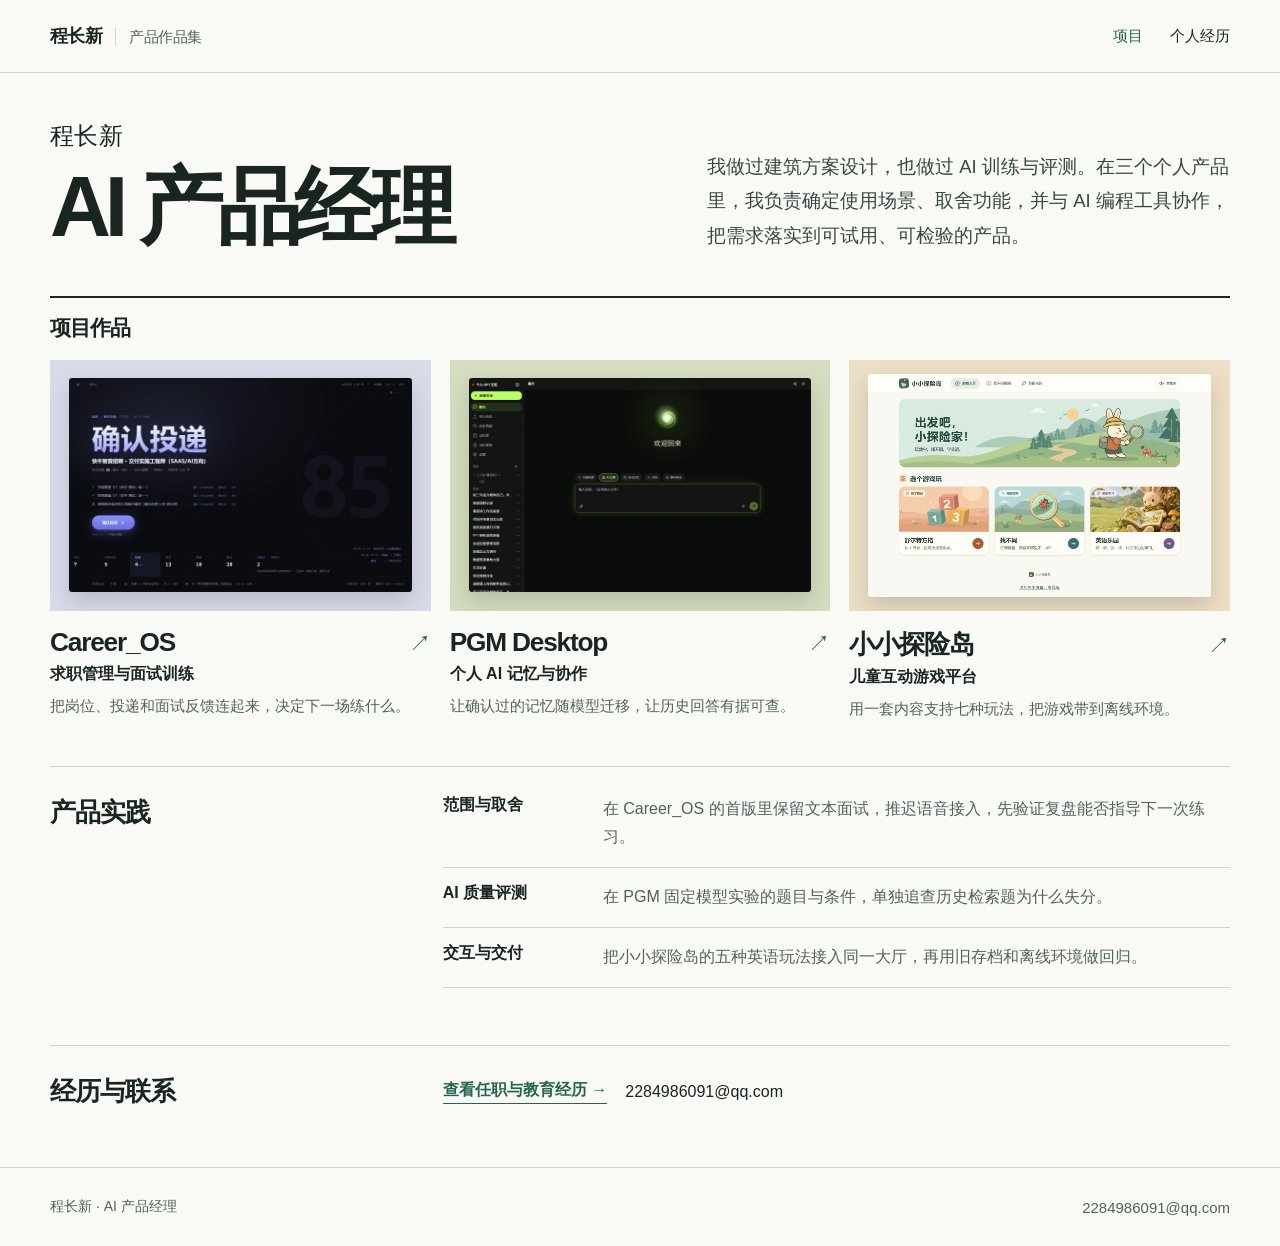
==== index.html @ 12a124f6 "Publish three evidence-based AI product cases" ====
<!doctype html><html lang="zh-CN"><head><meta charset="utf-8"><meta name="viewport" content="width=device-width,initial-scale=1"><meta name="description" content="我做过建筑方案设计，也做过 AI 训练与评测。在三个个人产品里，我负责确定使用场景、取舍功能，并与 AI 编程工具协作，把需求落实到可试用、可检验的产品。"><meta name="theme-color" content="#f9faf6"><title>AI 产品经理作品集 · 程长新</title><link rel="icon" href="data:,"><link rel="stylesheet" href="site.css"><script defer src="site.js"></script></head><body><a class="sr skip" href="#main">跳到正文</a><header class="mast"><div class="wrap head"><a class="brand" href="index.html">程长新<span>产品作品集</span></a><nav class="nav" aria-label="主导航"><a href="index.html#projects" aria-current="page">项目</a><a href="about.html">个人经历</a></nav></div></header><main id="main" class="wrap"><section class="intro"><h1><span>程长新</span>AI 产品经理</h1><p>我做过建筑方案设计，也做过 AI 训练与评测。在三个个人产品里，我负责确定使用场景、取舍功能，并与 AI 编程工具协作，把需求落实到可试用、可检验的产品。</p></section><section id="projects"><div class="collectionHead"><h2>项目作品</h2></div><div class="cards"><a class="card" href="career.html"><div class="cover career"><img src="assets/career-earlier.webp" alt="有待办时的首页" width="1440" height="900"></div><div class="cardTitle"><h3>Career_OS</h3><span aria-hidden="true" class="arrow">↗</span></div><strong class="sub">求职管理与面试训练</strong><p>把岗位、投递和面试反馈连起来，决定下一场练什么。</p></a><a class="card" href="memory.html"><div class="cover memory"><img src="assets/memory-home.webp" alt="桌面聊天" width="1440" height="900"></div><div class="cardTitle"><h3>PGM Desktop</h3><span aria-hidden="true" class="arrow">↗</span></div><strong class="sub">个人 AI 记忆与协作</strong><p>让确认过的记忆随模型迁移，让历史回答有据可查。</p></a><a class="card" href="garden.html"><div class="cover garden"><img src="assets/garden-home.webp" alt="游戏大厅" width="1366" height="888"></div><div class="cardTitle"><h3>小小探险岛</h3><span aria-hidden="true" class="arrow">↗</span></div><strong class="sub">儿童互动游戏平台</strong><p>用一套内容支持七种玩法，把游戏带到离线环境。</p></a></div></section><section class="splitSection"><h2>产品实践</h2><div class="caps"><div><b>范围与取舍</b><p>在 Career_OS 的首版里保留文本面试，推迟语音接入，先验证复盘能否指导下一次练习。</p></div><div><b>AI 质量评测</b><p>在 PGM 固定模型实验的题目与条件，单独追查历史检索题为什么失分。</p></div><div><b>交互与交付</b><p>把小小探险岛的五种英语玩法接入同一大厅，再用旧存档和离线环境做回归。</p></div></div></section><section class="splitSection"><h2>经历与联系</h2><div class="contactrow"><a href="about.html" class="textlink">查看任职与教育经历 →</a><a href="mailto:2284986091@qq.com">2284986091@qq.com</a></div></section></main><footer><div class="wrap"><span>程长新 · AI 产品经理</span><a href="mailto:2284986091@qq.com">2284986091@qq.com</a></div></footer><dialog id="lightbox" aria-labelledby="zoom-title"><div class="lighthead"><b id="zoom-title"></b><div class="lightactions"><button type="button" data-size aria-pressed="false">原始尺寸</button><button type="button" data-close>关闭 ×</button></div></div><div class="lightbody"><img class="lightimage" alt=""></div></dialog></body></html>
---- site.css ----
:root{--ink:#192521;--muted:#52625b;--paper:#f9faf6;--line:#ced4cb;--accent:#24654e;--pale:#e7efe3;--wrap:1180px;font-family:Inter,"Segoe UI","Microsoft YaHei","PingFang SC",sans-serif;color:var(--ink);background:var(--paper);font-size:16px}*{box-sizing:border-box}body{margin:0}a{color:inherit;text-decoration:none}a:hover{color:var(--accent)}button,summary{font:inherit;color:inherit;cursor:pointer}button{background:transparent;border:0}img{display:block;max-width:100%}h1,h2,h3,p,figure,dl,dd{margin:0}button:focus-visible,a:focus-visible,summary:focus-visible{outline:3px solid #377d68;outline-offset:3px}.wrap{max-width:calc(var(--wrap) + 88px);padding:0 44px;margin:auto}.mast{border-bottom:1px solid var(--line)}.head,footer .wrap{display:flex;align-items:center;justify-content:space-between;gap:22px}.head{height:72px}.brand{font-size:18px;font-weight:730;letter-spacing:-.03em}.brand span{font-weight:400;color:var(--muted);margin-left:13px;padding-left:13px;border-left:1px solid var(--line);font-size:15px}.nav{display:flex;align-items:center;gap:27px}.nav a,.return{font-size:15px}.nav a[aria-current=page],.textlink{color:var(--accent)}.nav .download,.outline{display:inline-flex;align-items:center;border:1px solid #8eaba0;border-radius:30px;padding:8px 17px;font-weight:600}.intro{display:grid;grid-template-columns:1.18fr 1fr;gap:40px;align-items:end;padding:50px 0 43px}.intro h1,.aboutTitle{font-size:clamp(49px,6.6vw,92px);letter-spacing:-.075em;line-height:1.08;font-weight:650}.intro h1 span{display:block;font-size:24px;letter-spacing:.02em;font-weight:550;margin-bottom:13px}.intro p,.aboutLead{font-size:clamp(17px,1.45vw,21px);line-height:1.85;max-width:35em;color:#384840;text-wrap:pretty}.collectionHead{border-top:2px solid var(--ink);padding:16px 0 18px;display:flex;align-items:baseline;justify-content:space-between}.collectionHead h2{font-size:21px;letter-spacing:-.04em}.cards{display:grid;grid-template-columns:repeat(3,minmax(0,1fr));gap:19px}.card{min-width:0}.cover{overflow:hidden;display:flex;align-items:center;justify-content:center;aspect-ratio:1.52;background:#d8dce9;position:relative}.cover img{width:90%;height:auto;box-shadow:0 10px 22px #1c223d2b;border-radius:3px;transition:transform .25s}.card:hover .cover img{transform:translateY(-3px)}.cover.memory{background:#d4ddbd}.cover.garden{background:#eddfc3}.cardTitle{display:flex;align-items:baseline;justify-content:space-between;margin:16px 0 5px;gap:10px}.cardTitle h3{font-size:clamp(21px,2.05vw,30px);letter-spacing:-.045em}.arrow{font-size:22px;color:var(--accent)}.card strong.sub{font-size:16px;font-weight:600}.card p{font-size:15px;line-height:1.7;color:var(--muted);margin-top:8px;max-width:34em}.splitSection{border-top:1px solid var(--line);margin-top:45px;padding:28px 0 12px;display:grid;grid-template-columns:1fr 2.2fr;gap:35px}.splitSection h2,.aboutSection h2{font-size:26px;letter-spacing:-.04em}.caps{display:grid;gap:15px}.caps>div,.job{border-bottom:1px solid var(--line);padding-bottom:16px}.caps>div{display:grid;grid-template-columns:150px 1fr;gap:10px}.caps p,.job p,.info p{line-height:1.75;color:var(--muted)}.textlink{display:inline-block;font-weight:600;border-bottom:1px solid currentColor;padding-bottom:2px}.contactrow{display:flex;gap:18px;flex-wrap:wrap;align-items:center}.contactrow a{overflow-wrap:anywhere}footer{border-top:1px solid var(--line);margin-top:46px}footer .wrap{min-height:78px;font-size:14px;color:var(--muted)}footer a{font-size:15px}.introProject{padding:38px 0 24px}.return{color:var(--muted)}.projectLead{display:grid;grid-template-columns:1.2fr 1fr;gap:45px;align-items:end;margin:30px 0 25px}.projectLead h1{font-size:clamp(36px,5.8vw,78px);line-height:1.07;letter-spacing:-.065em;overflow-wrap:anywhere}.projectLead .full{font-size:clamp(30px,4.1vw,58px);overflow-wrap:break-word}.projectLead h2{font-size:clamp(18px,2vw,26px);margin-top:9px}.projectLead p{line-height:1.82;color:#3f5049}.meta{margin-top:14px;color:var(--muted);font-size:15px}.projectHero{padding:22px;background:#d8dce9;display:grid;place-items:center}.projectHero.memory{background:#d4ddbd}.projectHero.garden{background:#eddfc3}.projectHero .zoom{width:min(100%,790px)}.zoom{position:relative;display:block;padding:0;margin:auto}.zoom img{width:100%;height:auto;object-fit:contain}.zoom>span{position:absolute;right:10px;bottom:10px;border-radius:100%;background:#fffffff2;color:#203b2d;width:32px;height:32px;display:grid;place-items:center;font-size:20px;box-shadow:0 1px 6px #0002}.caseGrid{display:grid;grid-template-columns:215px minmax(0,1fr);gap:clamp(32px,5vw,76px);margin:30px 0}.side{align-self:start;position:sticky;top:18px}.side summary{display:none}.side nav{display:grid;gap:5px}.side a{padding:8px 11px;border-left:2px solid var(--line);color:var(--muted);font-size:15px}.side a.current,.side a:hover{border-color:var(--accent);background:var(--pale);color:var(--ink)}.caseSection{border-top:1px solid var(--line);padding:32px 0 35px;scroll-margin-top:18px}.caseSection h2{font-size:clamp(24px,2.8vw,38px);line-height:1.35;letter-spacing:-.045em;margin-bottom:14px}.caseSection>p{line-height:1.9;font-size:17px;max-width:46em}.caseSection .role{color:var(--muted);margin-top:12px;font-size:16px}.gallery,.datafig,.prd{margin-top:20px}.image-stage{background:#e6e9e2;padding:12px;display:grid;place-items:center}.image-stage.tall{padding:14px}.image-stage.tall .zoom{width:auto}.image-stage.tall img{width:auto;height:auto;max-height:460px}.gallery figcaption{color:var(--muted);font-size:15px;margin-top:9px}.picks{display:flex;gap:5px;flex-wrap:wrap}.picks button{padding:6px 11px;border:1px solid transparent;border-radius:22px;font-size:15px}.picks button[aria-pressed=true]{background:var(--pale);border-color:#a3b5a4;color:#174732;font-weight:600}.datafig{background:#eef1e9;padding:23px 26px}.datafig figcaption strong{display:block;font-size:21px}.datafig figcaption span{display:block;color:var(--muted);font-size:14px;margin-top:5px;line-height:1.65}.steps,.bars{margin-top:14px}.steps>div,.bar{border-top:1px solid #cbd3c6;padding:12px 0}.steps>div{display:grid;grid-template-columns:minmax(135px,1fr) 2fr;gap:14px}.steps span{color:#37483e;line-height:1.65}.bar{display:grid;grid-template-columns:115px 1fr 64px 86px;align-items:center;gap:15px}.bar strong,.bar small{font-variant-numeric:tabular-nums}.bar small{font-size:14px}.rail{background:#d5dfd2;height:8px}.rail i{display:block;background:#3c785b;height:100%}.prd{border-top:1px solid var(--line);border-bottom:1px solid var(--line)}.prd summary{padding:13px 0;font-weight:600;color:var(--accent)}.prd dl>div{display:grid;grid-template-columns:95px 1fr;gap:16px;padding:8px 0}.prd dl{padding-bottom:15px}.prd dd{color:var(--muted);line-height:1.65}.endLinks{display:flex;align-items:center;justify-content:space-between;gap:20px;border-top:2px solid var(--ink);padding:22px 0}.endLinks a{font-weight:600}.aboutHero{padding:40px 0}.aboutTitle{margin:24px 0 15px}.aboutHero h2{font-size:24px;margin-bottom:14px}.aboutSection{display:grid;grid-template-columns:1fr 2.2fr;gap:35px;border-top:1px solid var(--line);padding:26px 0 18px}.job+.job{margin-top:22px}.job .date{color:var(--accent);font-size:15px}.job h3{margin:5px 0;font-size:21px}.job b{font-weight:550}.job p{margin-top:5px}.info{display:grid;gap:12px}.info>div{display:grid;grid-template-columns:116px 1fr;gap:14px}dialog{position:fixed;border:none;background:#101512;color:white;width:min(96vw,1600px);max-width:96vw;max-height:96dvh;padding:12px}dialog::backdrop{background:#0a0f0be8}.lighthead{display:flex;justify-content:space-between;align-items:center;gap:20px;margin-bottom:8px}.lighthead button{color:white;border:1px solid #9aa59d;padding:6px 12px;border-radius:20px}.lightimage{max-width:100%;max-height:80dvh;object-fit:contain;margin:auto}.sr{position:absolute;left:-10000px}.skip:focus{left:12px;top:10px;background:white;z-index:99;padding:10px}.note{font-size:15px!important;color:var(--muted);margin-top:12px}
@media(max-width:850px){.wrap{padding:0 25px}.intro{grid-template-columns:1fr 1fr;gap:24px}.cards{gap:13px}.cover{aspect-ratio:1.4}.caseGrid{grid-template-columns:150px 1fr;gap:23px}.projectLead{gap:24px}.bar{grid-template-columns:90px 1fr 60px 73px;gap:8px}.datafig{padding:16px}.steps>div{grid-template-columns:1fr 1.6fr}.caps>div{grid-template-columns:130px 1fr}}
@media(max-width:660px){.wrap{padding:0 18px}.head{height:60px;gap:10px}.nav{gap:14px}.brand span{display:none}.nav a{font-size:14px}.nav .download{padding:6px 11px}.intro{display:block;padding:32px 0 28px}.intro h1 span{font-size:19px;margin-bottom:8px}.intro p{margin-top:18px;font-size:16px}.collectionHead{padding:12px 0 14px}.cards{grid-template-columns:1fr;gap:23px}.cover{aspect-ratio:1.78}.cardTitle{margin-top:10px}.card p{margin-top:3px}.splitSection,.aboutSection{grid-template-columns:1fr;gap:14px;padding-top:18px}.splitSection{margin-top:30px}.caps>div,.info>div{grid-template-columns:1fr;gap:3px}.introProject{padding:24px 0 0}.projectLead{display:block;margin:22px 0}.projectLead p{margin-top:14px}.projectHero{padding:9px}.caseGrid{display:block;margin-top:16px}.side{position:static;margin-bottom:15px}.side summary{display:list-item;color:var(--accent);padding:10px 0}.side details:not([open]) nav{display:none}.side nav{grid-template-columns:repeat(2,1fr)}.caseSection{padding:22px 0}.caseSection>p{font-size:16px}.steps>div{display:block}.steps b,.steps span{display:block}.steps span{margin-top:4px}.gallery,.datafig,.prd{margin-top:14px}.bar{grid-template-columns:minmax(72px,1fr) minmax(28px,.7fr) 51px 61px;gap:5px}.bar b,.bar strong,.bar small{font-size:14px}.image-stage{padding:5px}.picks button{padding:6px 9px}.image-stage.tall img{max-height:360px}.prd dl>div{display:block}.endLinks{flex-wrap:wrap}footer{margin-top:28px}footer .wrap{min-height:70px;gap:10px}.aboutHero{padding:25px 0}.aboutLead{font-size:16px}}@media(prefers-reduced-motion:reduce){*{scroll-behavior:auto!important;transition:none!important}}
.sequence>div{position:relative;padding-left:25px}.sequence>div:before{content:"";position:absolute;left:4px;top:19px;width:8px;height:8px;border-radius:50%;background:var(--accent)}.sequence>div:not(:last-child):after{content:"";position:absolute;width:1px;background:#7f9f87;left:7.5px;top:27px;height:calc(100% - 8px)}.lightactions{display:flex;gap:8px}.lightbody{overflow:auto;max-height:80dvh}.lightbody.original img{width:auto;max-width:none;max-height:none;margin:0}.lightactions button:focus-visible{outline:3px solid white}
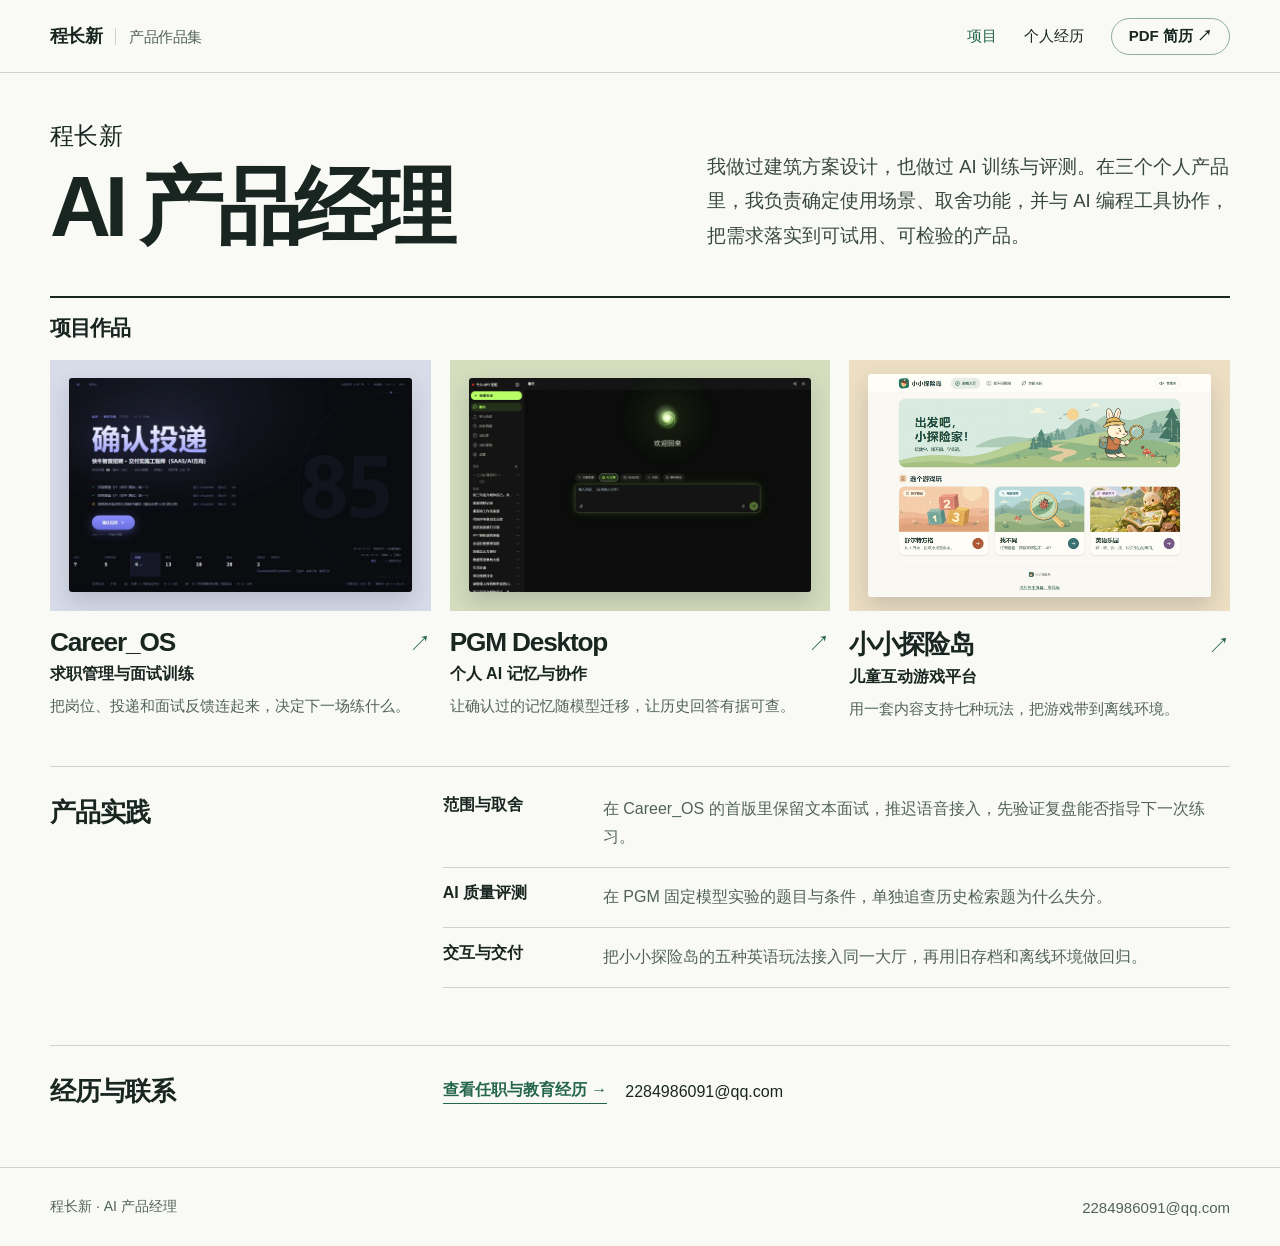
==== commit 89113576: "Add the verified two-page resume and download links" ====
--- a/index.html
+++ b/index.html
@@ -1 +1 @@
-<!doctype html><html lang="zh-CN"><head><meta charset="utf-8"><meta name="viewport" content="width=device-width,initial-scale=1"><meta name="description" content="我做过建筑方案设计，也做过 AI 训练与评测。在三个个人产品里，我负责确定使用场景、取舍功能，并与 AI 编程工具协作，把需求落实到可试用、可检验的产品。"><meta name="theme-color" content="#f9faf6"><title>AI 产品经理作品集 · 程长新</title><link rel="icon" href="data:,"><link rel="stylesheet" href="site.css"><script defer src="site.js"></script></head><body><a class="sr skip" href="#main">跳到正文</a><header class="mast"><div class="wrap head"><a class="brand" href="index.html">程长新<span>产品作品集</span></a><nav class="nav" aria-label="主导航"><a href="index.html#projects" aria-current="page">项目</a><a href="about.html">个人经历</a></nav></div></header><main id="main" class="wrap"><section class="intro"><h1><span>程长新</span>AI 产品经理</h1><p>我做过建筑方案设计，也做过 AI 训练与评测。在三个个人产品里，我负责确定使用场景、取舍功能，并与 AI 编程工具协作，把需求落实到可试用、可检验的产品。</p></section><section id="projects"><div class="collectionHead"><h2>项目作品</h2></div><div class="cards"><a class="card" href="career.html"><div class="cover career"><img src="assets/career-earlier.webp" alt="有待办时的首页" width="1440" height="900"></div><div class="cardTitle"><h3>Career_OS</h3><span aria-hidden="true" class="arrow">↗</span></div><strong class="sub">求职管理与面试训练</strong><p>把岗位、投递和面试反馈连起来，决定下一场练什么。</p></a><a class="card" href="memory.html"><div class="cover memory"><img src="assets/memory-home.webp" alt="桌面聊天" width="1440" height="900"></div><div class="cardTitle"><h3>PGM Desktop</h3><span aria-hidden="true" class="arrow">↗</span></div><strong class="sub">个人 AI 记忆与协作</strong><p>让确认过的记忆随模型迁移，让历史回答有据可查。</p></a><a class="card" href="garden.html"><div class="cover garden"><img src="assets/garden-home.webp" alt="游戏大厅" width="1366" height="888"></div><div class="cardTitle"><h3>小小探险岛</h3><span aria-hidden="true" class="arrow">↗</span></div><strong class="sub">儿童互动游戏平台</strong><p>用一套内容支持七种玩法，把游戏带到离线环境。</p></a></div></section><section class="splitSection"><h2>产品实践</h2><div class="caps"><div><b>范围与取舍</b><p>在 Career_OS 的首版里保留文本面试，推迟语音接入，先验证复盘能否指导下一次练习。</p></div><div><b>AI 质量评测</b><p>在 PGM 固定模型实验的题目与条件，单独追查历史检索题为什么失分。</p></div><div><b>交互与交付</b><p>把小小探险岛的五种英语玩法接入同一大厅，再用旧存档和离线环境做回归。</p></div></div></section><section class="splitSection"><h2>经历与联系</h2><div class="contactrow"><a href="about.html" class="textlink">查看任职与教育经历 →</a><a href="mailto:2284986091@qq.com">2284986091@qq.com</a></div></section></main><footer><div class="wrap"><span>程长新 · AI 产品经理</span><a href="mailto:2284986091@qq.com">2284986091@qq.com</a></div></footer><dialog id="lightbox" aria-labelledby="zoom-title"><div class="lighthead"><b id="zoom-title"></b><div class="lightactions"><button type="button" data-size aria-pressed="false">原始尺寸</button><button type="button" data-close>关闭 ×</button></div></div><div class="lightbody"><img class="lightimage" alt=""></div></dialog></body></html>+<!doctype html><html lang="zh-CN"><head><meta charset="utf-8"><meta name="viewport" content="width=device-width,initial-scale=1"><meta name="description" content="我做过建筑方案设计，也做过 AI 训练与评测。在三个个人产品里，我负责确定使用场景、取舍功能，并与 AI 编程工具协作，把需求落实到可试用、可检验的产品。"><meta name="theme-color" content="#f9faf6"><title>AI 产品经理作品集 · 程长新</title><link rel="icon" href="data:,"><link rel="stylesheet" href="site.css"><script defer src="site.js"></script></head><body><a class="sr skip" href="#main">跳到正文</a><header class="mast"><div class="wrap head"><a class="brand" href="index.html">程长新<span>产品作品集</span></a><nav class="nav" aria-label="主导航"><a href="index.html#projects" aria-current="page">项目</a><a href="about.html">个人经历</a><a class="download" href="resume.pdf">PDF 简历 ↗</a></nav></div></header><main id="main" class="wrap"><section class="intro"><h1><span>程长新</span>AI 产品经理</h1><p>我做过建筑方案设计，也做过 AI 训练与评测。在三个个人产品里，我负责确定使用场景、取舍功能，并与 AI 编程工具协作，把需求落实到可试用、可检验的产品。</p></section><section id="projects"><div class="collectionHead"><h2>项目作品</h2></div><div class="cards"><a class="card" href="career.html"><div class="cover career"><img src="assets/career-earlier.webp" alt="有待办时的首页" width="1440" height="900"></div><div class="cardTitle"><h3>Career_OS</h3><span aria-hidden="true" class="arrow">↗</span></div><strong class="sub">求职管理与面试训练</strong><p>把岗位、投递和面试反馈连起来，决定下一场练什么。</p></a><a class="card" href="memory.html"><div class="cover memory"><img src="assets/memory-home.webp" alt="桌面聊天" width="1440" height="900"></div><div class="cardTitle"><h3>PGM Desktop</h3><span aria-hidden="true" class="arrow">↗</span></div><strong class="sub">个人 AI 记忆与协作</strong><p>让确认过的记忆随模型迁移，让历史回答有据可查。</p></a><a class="card" href="garden.html"><div class="cover garden"><img src="assets/garden-home.webp" alt="游戏大厅" width="1366" height="888"></div><div class="cardTitle"><h3>小小探险岛</h3><span aria-hidden="true" class="arrow">↗</span></div><strong class="sub">儿童互动游戏平台</strong><p>用一套内容支持七种玩法，把游戏带到离线环境。</p></a></div></section><section class="splitSection"><h2>产品实践</h2><div class="caps"><div><b>范围与取舍</b><p>在 Career_OS 的首版里保留文本面试，推迟语音接入，先验证复盘能否指导下一次练习。</p></div><div><b>AI 质量评测</b><p>在 PGM 固定模型实验的题目与条件，单独追查历史检索题为什么失分。</p></div><div><b>交互与交付</b><p>把小小探险岛的五种英语玩法接入同一大厅，再用旧存档和离线环境做回归。</p></div></div></section><section class="splitSection"><h2>经历与联系</h2><div class="contactrow"><a href="about.html" class="textlink">查看任职与教育经历 →</a><a href="mailto:2284986091@qq.com">2284986091@qq.com</a></div></section></main><footer><div class="wrap"><span>程长新 · AI 产品经理</span><a href="mailto:2284986091@qq.com">2284986091@qq.com</a></div></footer><dialog id="lightbox" aria-labelledby="zoom-title"><div class="lighthead"><b id="zoom-title"></b><div class="lightactions"><button type="button" data-size aria-pressed="false">原始尺寸</button><button type="button" data-close>关闭 ×</button></div></div><div class="lightbody"><img class="lightimage" alt=""></div></dialog></body></html>
